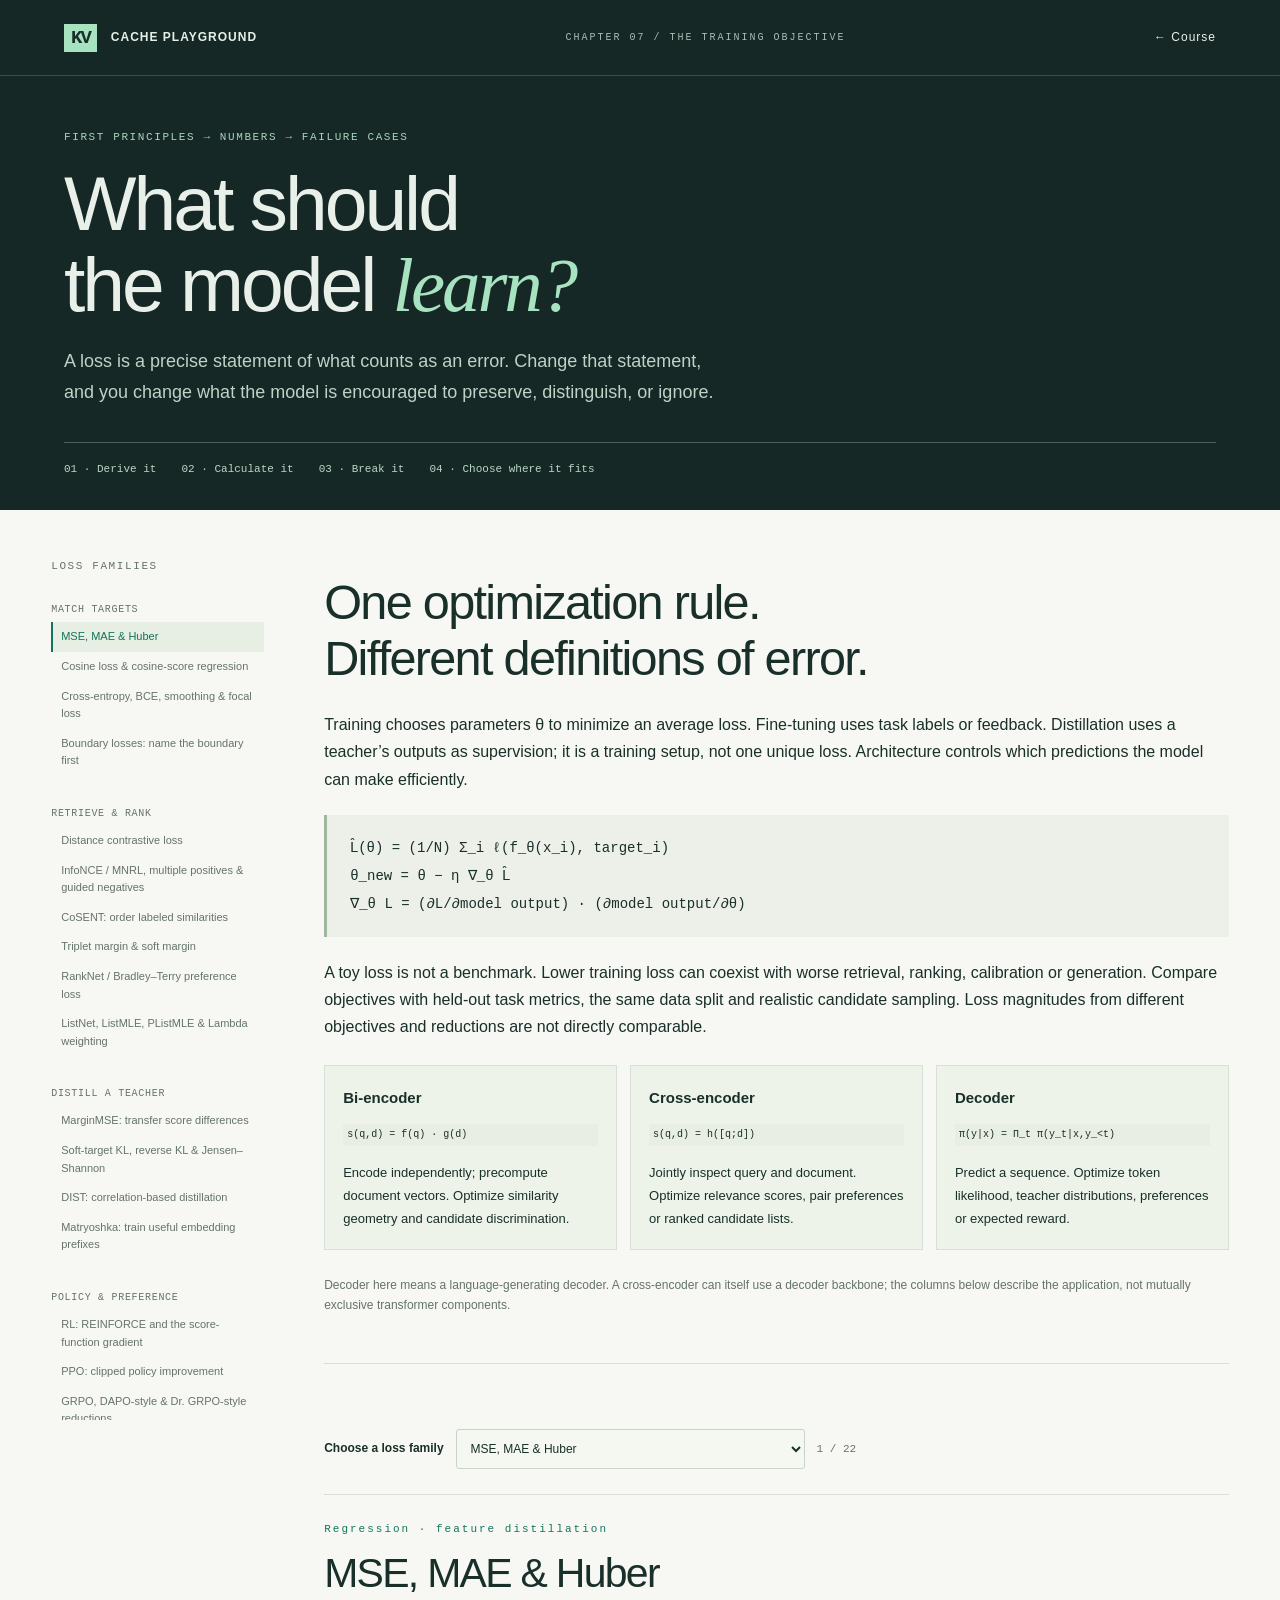
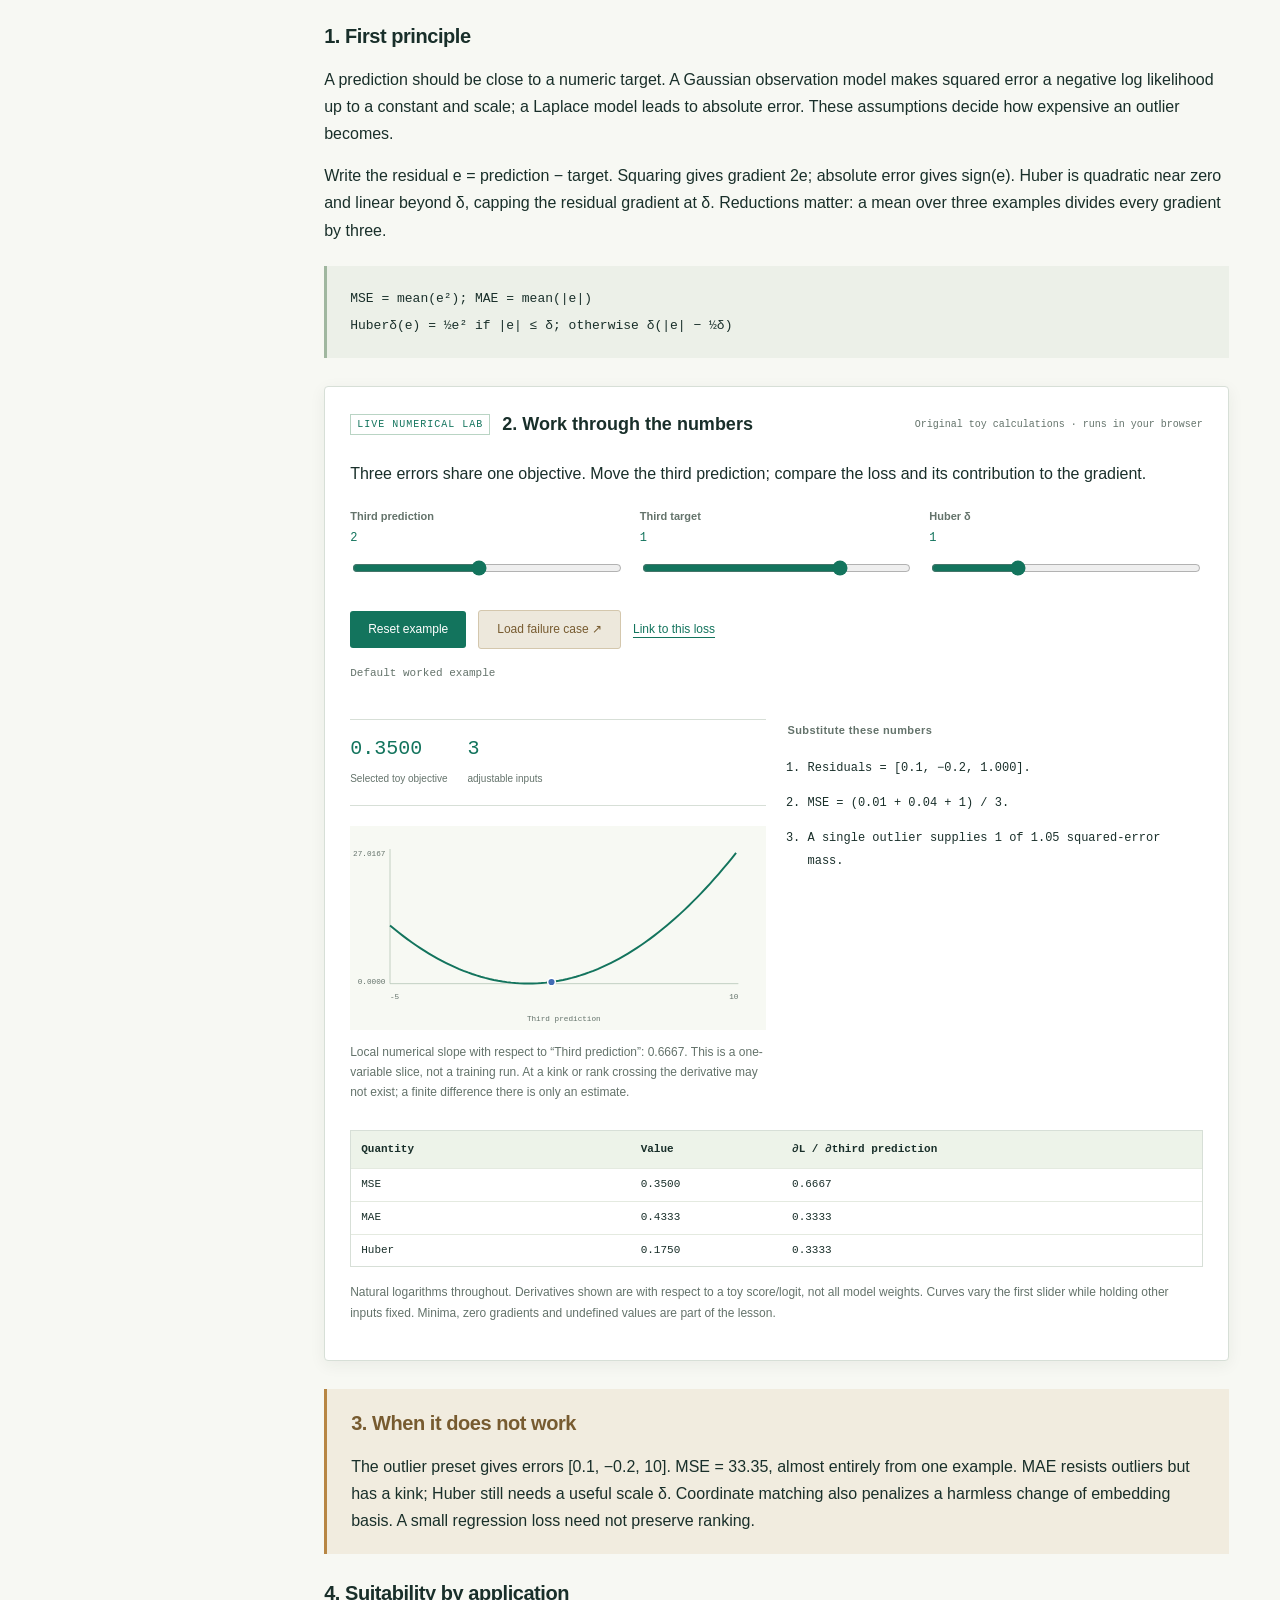
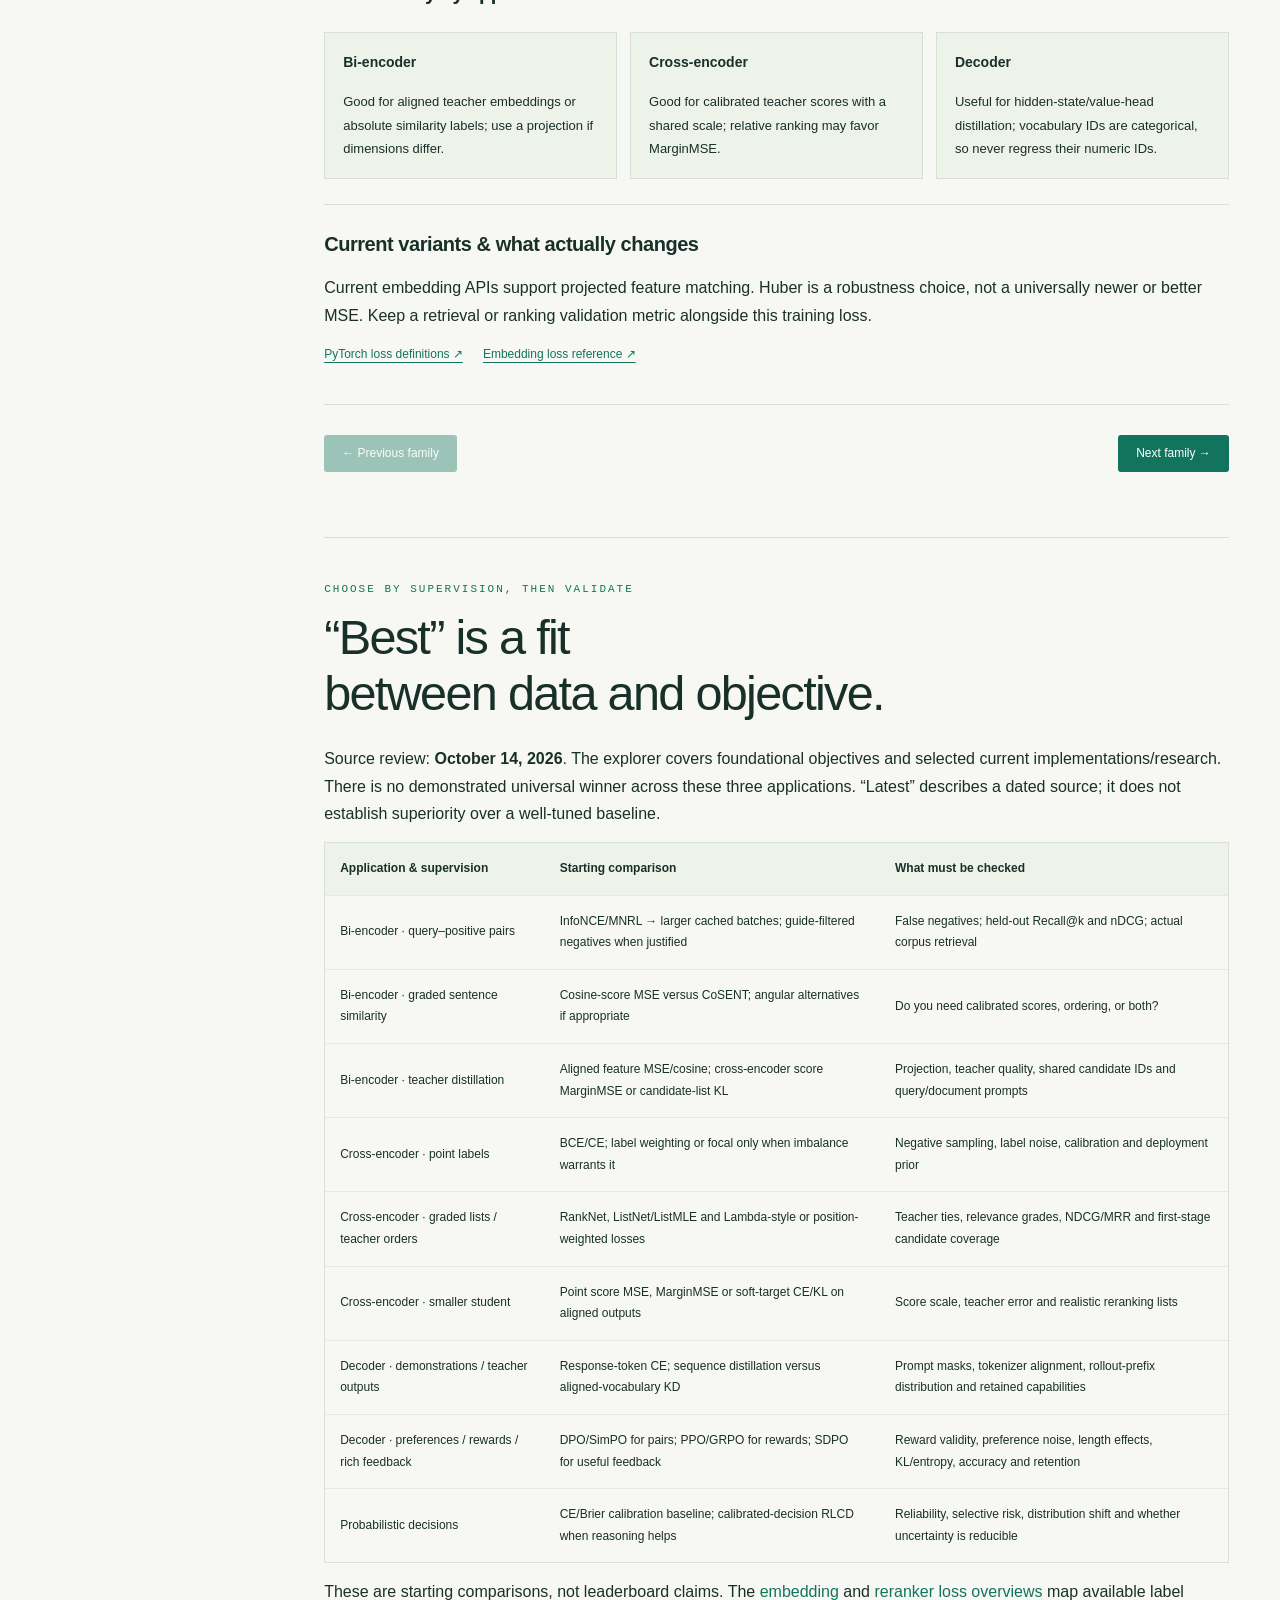
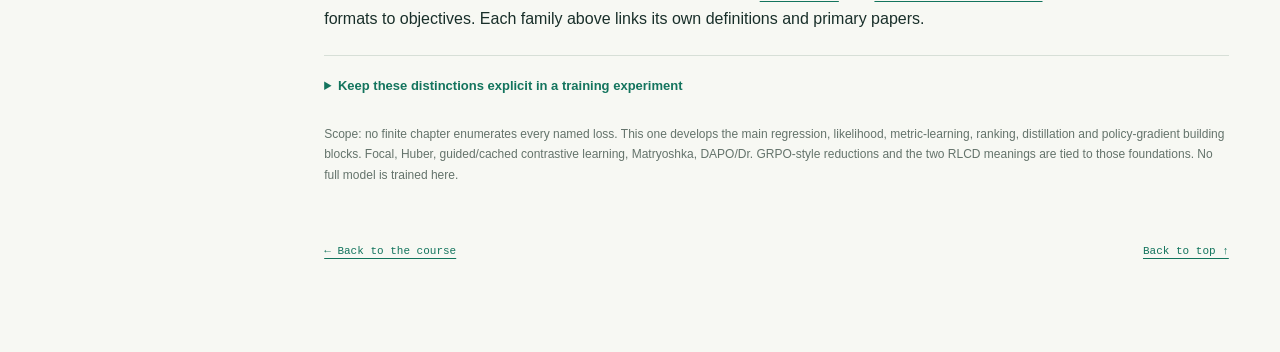
==== docs/losses.html @ c4347b5e "Add interactive loss foundations, distillation and policy learning chapter" ====
<!doctype html>
<html lang="en"><head><meta charset="utf-8"><meta name="viewport" content="width=device-width,initial-scale=1"><meta name="theme-color" content="#162825"><meta name="description" content="First-principles interactive loss functions: fine-tuning and distillation for bi-encoders, cross-encoders and decoders, with numeric examples and failure cases."><title>Loss Functions · KV Cache Playground</title><link rel="stylesheet" href="course.css?v=4"><link rel="stylesheet" href="losses.css?v=1"><script type="module" src="losses.js?v=1"></script></head>
<body id="top"><header class="mast"><a class="brand" href="index.html"><span class="mark">KV</span> CACHE PLAYGROUND</a><span class="mast-caption">CHAPTER 07 / THE TRAINING OBJECTIVE</span><a href="index.html#losses">← Course</a></header>
<section class="loss-hero"><p class="eyebrow">FIRST PRINCIPLES → NUMBERS → FAILURE CASES</p><h1>What should<br>the model <em>learn?</em></h1><p>A loss is a precise statement of what counts as an error. Change that statement, and you change what the model is encouraged to preserve, distinguish, or ignore.</p><div class="loss-path"><span>01 · Derive it</span><span>02 · Calculate it</span><span>03 · Break it</span><span>04 · Choose where it fits</span></div></section>
<div class="loss-layout"><aside class="loss-nav"><p class="eyebrow">LOSS FAMILIES</p><nav id="loss-navigation" aria-label="Loss families"></nav><a href="#selection-guide">Choosing a training recipe ↓</a><a href="index.html#parallel">Diffusion & NCM chapter ↗</a></aside><main>
<section id="foundations" class="loss-intro"><h2>One optimization rule.<br>Different definitions of error.</h2><p>Training chooses parameters θ to minimize an average loss. Fine-tuning uses task labels or feedback. Distillation uses a teacher’s outputs as supervision; it is a training setup, not one unique loss. Architecture controls which predictions the model can make efficiently.</p><div class="equation">L̂(θ) = (1/N) Σ_i ℓ(f_θ(x_i), target_i)<br>θ_new = θ − η ∇_θ L̂<br>∇_θ L = (∂L/∂model output) · (∂model output/∂θ)</div><p>A toy loss is not a benchmark. Lower training loss can coexist with worse retrieval, ranking, calibration or generation. Compare objectives with held-out task metrics, the same data split and realistic candidate sampling. Loss magnitudes from different objectives and reductions are not directly comparable.</p>
<div class="architecture-cards"><div><b>Bi-encoder</b><code>s(q,d) = f(q) · g(d)</code><p>Encode independently; precompute document vectors. Optimize similarity geometry and candidate discrimination.</p></div><div><b>Cross-encoder</b><code>s(q,d) = h([q;d])</code><p>Jointly inspect query and document. Optimize relevance scores, pair preferences or ranked candidate lists.</p></div><div><b>Decoder</b><code>π(y|x) = Π_t π(y_t|x,y_&lt;t)</code><p>Predict a sequence. Optimize token likelihood, teacher distributions, preferences or expected reward.</p></div></div>
<p class="hint">Decoder here means a language-generating decoder. A cross-encoder can itself use a decoder backbone; the columns below describe the application, not mutually exclusive transformer components.</p></section>
<section id="workbench" aria-labelledby="loss-title"><div class="loss-picker"><label for="loss-select">Choose a loss family</label><select id="loss-select"></select><span id="loss-count"></span></div>
<p class="chapter-label" id="loss-tag"></p><h2 id="loss-title"></h2>
<div class="lesson-block"><h3>1. First principle</h3><p id="loss-principle"></p><p id="loss-derivation"></p><pre class="equation loss-equation" id="loss-equation"></pre></div>
<div class="lab loss-lab"><div class="lab-title"><span>LIVE NUMERICAL LAB</span><h4>2. Work through the numbers</h4><span class="badge">Original toy calculations · runs in your browser</span></div><p id="loss-toy"></p><div id="loss-controls" class="controls"></div><div class="loss-actions"><button id="loss-reset" type="button">Reset example</button><button id="loss-failure" type="button" class="loss-secondary">Load failure case ↗</button><a id="loss-permalink" href="#mse">Link to this loss</a></div><p id="loss-preset-status" role="status"></p>
<div class="loss-computation"><div><div class="result-strip" id="loss-value" aria-live="polite"></div><div id="loss-plot"></div><p class="hint" id="loss-plot-note"></p></div><div><h5>Substitute these numbers</h5><ol id="loss-steps" class="loss-steps"></ol></div></div><div id="loss-table" class="table-scroll"></div><p class="hint">Natural logarithms throughout. Derivatives shown are with respect to a toy score/logit, not all model weights. Curves vary the first slider while holding other inputs fixed. Minima, zero gradients and undefined values are part of the lesson.</p></div>
<div class="lesson-block failure-block"><h3>3. When it does not work</h3><p id="loss-failure-text"></p></div>
<div class="lesson-block"><h3>4. Suitability by application</h3><div id="loss-fit" class="fit-grid"></div></div>
<div class="lesson-block current-block"><h3>Current variants & what actually changes</h3><p id="loss-modern"></p><p id="loss-sources" class="loss-sources"></p></div><div class="loss-pagination"><button id="loss-previous" type="button">← Previous family</button><button id="loss-next" type="button">Next family →</button></div></section>
<section id="selection-guide" class="selection-guide"><div class="chapter-label">CHOOSE BY SUPERVISION, THEN VALIDATE</div><h2>“Best” is a fit<br>between data and objective.</h2><p>Source review: <strong>October 14, 2026</strong>. The explorer covers foundational objectives and selected current implementations/research. There is no demonstrated universal winner across these three applications. “Latest” describes a dated source; it does not establish superiority over a well-tuned baseline.</p>
<div class="table-scroll selection-table"><table><thead><tr><th>Application & supervision</th><th>Starting comparison</th><th>What must be checked</th></tr></thead><tbody>
<tr><td>Bi-encoder · query–positive pairs</td><td>InfoNCE/MNRL → larger cached batches; guide-filtered negatives when justified</td><td>False negatives; held-out Recall@k and nDCG; actual corpus retrieval</td></tr>
<tr><td>Bi-encoder · graded sentence similarity</td><td>Cosine-score MSE versus CoSENT; angular alternatives if appropriate</td><td>Do you need calibrated scores, ordering, or both?</td></tr>
<tr><td>Bi-encoder · teacher distillation</td><td>Aligned feature MSE/cosine; cross-encoder score MarginMSE or candidate-list KL</td><td>Projection, teacher quality, shared candidate IDs and query/document prompts</td></tr>
<tr><td>Cross-encoder · point labels</td><td>BCE/CE; label weighting or focal only when imbalance warrants it</td><td>Negative sampling, label noise, calibration and deployment prior</td></tr>
<tr><td>Cross-encoder · graded lists / teacher orders</td><td>RankNet, ListNet/ListMLE and Lambda-style or position-weighted losses</td><td>Teacher ties, relevance grades, NDCG/MRR and first-stage candidate coverage</td></tr>
<tr><td>Cross-encoder · smaller student</td><td>Point score MSE, MarginMSE or soft-target CE/KL on aligned outputs</td><td>Score scale, teacher error and realistic reranking lists</td></tr>
<tr><td>Decoder · demonstrations / teacher outputs</td><td>Response-token CE; sequence distillation versus aligned-vocabulary KD</td><td>Prompt masks, tokenizer alignment, rollout-prefix distribution and retained capabilities</td></tr>
<tr><td>Decoder · preferences / rewards / rich feedback</td><td>DPO/SimPO for pairs; PPO/GRPO for rewards; SDPO for useful feedback</td><td>Reward validity, preference noise, length effects, KL/entropy, accuracy and retention</td></tr>
<tr><td>Probabilistic decisions</td><td>CE/Brier calibration baseline; calibrated-decision RLCD when reasoning helps</td><td>Reliability, selective risk, distribution shift and whether uncertainty is reducible</td></tr>
</tbody></table></div>
<p>These are starting comparisons, not leaderboard claims. The <a href="https://www.sbert.net/docs/sentence_transformer/loss_overview.html">embedding</a> and <a href="https://www.sbert.net/docs/cross_encoder/loss_overview.html">reranker loss overviews</a> map available label formats to objectives. Each family above links its own definitions and primary papers.</p>
<details><summary>Keep these distinctions explicit in a training experiment</summary><ul><li>A loss, a mining strategy, a data-generation pipeline and a memory optimization are different interventions.</li><li>Record whether reductions average examples, pairs, dimensions or tokens; that changes gradient scale and weighting.</li><li>For distillation, specify teacher, student, target space, temperature, projection and which trajectories supply prefixes.</li><li>Fit normalization and thresholds on training/development data. Keep test labels out of mining and checkpoint selection.</li><li>Test teacher mistakes and hard negatives, not just a batch with an easy positive.</li></ul></details>
<p class="hint">Scope: no finite chapter enumerates every named loss. This one develops the main regression, likelihood, metric-learning, ranking, distillation and policy-gradient building blocks. Focal, Huber, guided/cached contrastive learning, Matryoshka, DAPO/Dr. GRPO-style reductions and the two RLCD meanings are tied to those foundations. No full model is trained here.</p></section>
<footer><a href="index.html#losses">← Back to the course</a><a href="#top">Back to top ↑</a></footer></main></div><noscript><p>This explorer needs JavaScript for the loss lessons and numerical calculations. Enable JavaScript, or read the loss catalog in the linked repository.</p></noscript><div id="loss-error" hidden role="alert"></div></body></html>
---- docs/course.css ----
:root{--paper:#f7f8f3;--white:#fff;--ink:#192f2a;--muted:#64736b;--line:#d7dfd7;--green:#13745d;--mint:#a7e3c0;--blue:#426cb5;--amber:#a26d25;--mono:'SFMono-Regular',Consolas,'Liberation Mono',monospace}*{box-sizing:border-box}html{scroll-behavior:smooth;scroll-padding-top:90px}body{margin:0;background:var(--paper);color:var(--ink);font-family:Inter,Arial,sans-serif;font-size:16px;line-height:1.7}a{color:var(--green);text-underline-offset:4px}button,input,select,textarea{font:inherit}button,select{cursor:pointer}.mast{height:76px;border-bottom:1px solid #365048;background:#162825;color:#fff;display:flex;align-items:center;justify-content:space-between;padding:0 5vw;gap:20px}.mast a{color:#e5f1e8;text-decoration:none;font-size:12px;letter-spacing:1px}.brand{display:flex;align-items:center;gap:14px;font-weight:700}.mark{background:var(--mint);color:var(--ink);padding:3px 7px;font:700 19px var(--mono);letter-spacing:-2px}.mast-caption{font:10px var(--mono);letter-spacing:2px;color:#a9bbb2}.hero{background:#162825;color:#e9f0e9;padding:62px 5vw 0}.hero-inner{max-width:1320px;margin:auto;display:grid;grid-template-columns:1.2fr 1fr;gap:75px;align-items:center}.eyebrow{font:11px var(--mono);letter-spacing:1.6px;margin:0 0 20px;color:var(--muted)}.hero .eyebrow{color:#a6d5bd}.hero h1{font-size:clamp(42px,5.1vw,72px);font-weight:500;line-height:1.09;letter-spacing:-3px;margin:18px 0 24px}.hero h1 em{font-family:Georgia,serif;font-weight:400;color:var(--mint)}.hero-description{color:#bccbc2;max-width:620px;line-height:1.7;font-size:17px}.button{display:inline-block;background:var(--mint);color:#162825;text-decoration:none;font-size:13px;padding:12px 18px;margin-top:15px}.hero-diagram{border:1px solid #486055;padding:25px;background:#1d342e;font-family:var(--mono);transform:rotate(-1deg)}.diagram-caption{font-size:9px;letter-spacing:1.2px;color:#aec6b8}.diagram-input,.diagram-output{display:flex;gap:10px;justify-content:center;margin:23px 0}.diagram-input span,.diagram-output span,.diagram-output b{font-size:11px;padding:6px 10px;border:1px solid #54715f}.diagram-output b{background:var(--mint);color:var(--ink)}.diagram-layer{display:flex;gap:12px;align-items:center;padding:14px 0;border-top:1px solid #486055;font-size:12px}.diagram-layer b{color:var(--mint);font-size:18px}.diagram-layer i{margin-left:auto;border:1px solid #79ab8a;padding:4px 7px;color:var(--mint);font-style:normal}.hero-diagram small{display:block;text-align:center;font-size:9px;color:#aec6b8}.hero-proof{max-width:1320px;margin:50px auto 0;padding:16px 0;font:11px var(--mono);border-top:1px solid #365048;color:#bad3c3}.layout{max-width:1440px;margin:auto;padding:55px 4vw 0;display:grid;grid-template-columns:218px minmax(0,1fr);gap:54px}.contents{align-self:start;position:sticky;top:24px;font-size:12px}.contents nav{display:flex;flex-direction:column;gap:2px}.contents nav a{color:var(--muted);text-decoration:none;padding:7px 6px;border-left:2px solid transparent;line-height:1.5}.contents nav a.active{color:var(--green);border-color:var(--green);background:#e7eee5}.contents nav b{font:11px var(--mono);padding-right:8px;color:var(--green)}.contents .sub{padding-left:33px;font-size:11px}.archive-link{display:block;margin-top:25px;font-size:11px}main{min-width:0}.reading-note{border-left:3px solid var(--green);padding:5px 23px;margin-bottom:75px;max-width:900px}.reading-note strong{font-size:14px}.reading-note p{font-size:14px;margin:8px 0 0;color:var(--muted)}.chapter{padding-bottom:60px;margin-bottom:60px;border-bottom:1px solid var(--line);scroll-margin-top:30px}.chapter-label{font:11px var(--mono);letter-spacing:2px;color:var(--green)}h2{font-size:clamp(33px,3.8vw,50px);line-height:1.15;font-weight:500;letter-spacing:-1.7px;margin:15px 0 24px}.lead{font-size:19px;color:#4b6256;max-width:850px;margin-bottom:38px}article{margin:45px 0;scroll-margin-top:30px}h3{font-size:23px;font-weight:600;line-height:1.4;letter-spacing:-.45px;margin:0 0 16px}p{max-width:950px;margin:15px 0}article>p{color:#46564d}code{font:12px var(--mono);padding:2px 4px;background:#e8eee4;overflow-wrap:anywhere}.equation{background:#ecf0e8;border-left:3px solid #a0b79f;padding:19px 23px;margin:22px 0;font:14px/2 var(--mono);overflow-x:auto}.equation sub,.equation sup{font-size:10px}.lab{background:var(--white);border:1px solid var(--line);margin:28px 0;padding:25px;border-radius:4px;box-shadow:0 4px 16px #182e2310;min-width:0}.lab-title{display:flex;align-items:center;gap:12px;flex-wrap:wrap;margin-bottom:22px}.lab-title>span:first-child{color:var(--green);font:10px var(--mono);letter-spacing:1px;border:1px solid #b9d4c4;padding:4px 6px}.lab-title h4{font-size:17px;line-height:1.4;margin:0;font-weight:600}.badge{font:10px/1.5 var(--mono);color:var(--muted);margin-left:auto}.controls{display:flex;flex-wrap:wrap;align-items:end;gap:16px;margin:20px 0}.controls label{display:flex;flex-direction:column;gap:6px;max-width:100%;font-size:11px;font-weight:600;color:var(--muted)}select{background:#f5f8f1;padding:8px 10px;border:1px solid #c8d4c8;border-radius:3px;color:var(--ink);font-size:12px;max-width:100%;height:36px}input[type=range]{accent-color:var(--green);min-width:135px;max-width:100%;height:30px}output{font:11px var(--mono);padding-bottom:10px;color:var(--green)}button{padding:8px 18px;background:var(--green);color:#fff;border:0;border-radius:3px;font-size:12px;min-height:36px}button:hover{background:#0e5745}button:focus-visible,a:focus-visible,input:focus-visible,select:focus-visible{outline:2px solid var(--blue);outline-offset:3px}textarea{width:100%;resize:vertical;background:#f6f8f3;border:1px solid #ccd6c9;padding:12px;font:12px/1.7 var(--mono);color:var(--ink);border-radius:3px}.two-col{display:grid;grid-template-columns:minmax(0,1fr) minmax(0,1fr);gap:25px}.two-col>label{font-size:11px;font-weight:600;color:var(--muted)}.hint{font-size:12px;line-height:1.7;color:var(--muted);margin:12px 0}.tokens{display:flex;flex-wrap:wrap;gap:5px;margin:20px 0}.token{display:inline-flex;flex-direction:column;font:11px/1.6 var(--mono);padding:5px 7px;background:#eff3ec;border:1px solid #d7e0d3;color:#5a6f5f;cursor:default}.token small{font-size:8px;color:#7e8f80}.token.current{background:var(--green);color:#fff;border-color:var(--green)}.token.future{opacity:.4}.token.context{border-bottom:2px solid var(--blue)}.token.ask{border-bottom:2px solid var(--amber)}.token.new{border-bottom:2px solid var(--green)}.result-strip{display:flex;flex-wrap:wrap;gap:20px;padding:15px 0;border-top:1px solid var(--line);border-bottom:1px solid var(--line);margin:20px 0}.metric{min-width:90px}.metric b{display:block;font:20px var(--mono);color:var(--green);line-height:1.4}.metric span{font-size:10px;color:var(--muted)}.metric small{font:10px var(--mono);color:var(--muted)}.observation{font-size:13px;line-height:1.8;padding:13px 16px;background:#edf4ea;border-left:2px solid #8dae8e;color:#3a5d47}.flow{display:flex;flex-wrap:wrap;gap:9px;align-items:center;margin:20px 0}.flow-node{padding:11px 14px;background:#eef3e9;border:1px solid #c8d7c3;font:11px/1.7 var(--mono)}.flow-node b{display:block;color:var(--green)}.flow-node.active{border-color:var(--green);box-shadow:inset 0 0 0 1px var(--green)}.flow-node.rejected{border-color:#c99b83;background:#f9ece6}.flow-node small{font-size:10px}.flow-arrow{font-size:16px;color:#80967e}h5{font-size:11px;font-weight:600;letter-spacing:.4px;color:var(--muted);margin:22px 0 12px}.bar-row{display:grid;grid-template-columns:70px minmax(0,1fr) 60px;gap:8px;align-items:center;margin:6px 0;font:10px var(--mono)}.bar-row .track{height:14px;background:#edf0e9;position:relative}.bar-row .fill{height:100%;min-width:1px;display:block;background:var(--green)}.bar-row .number{text-align:right;font-size:10px}.bar-label{overflow:hidden;text-overflow:ellipsis;white-space:nowrap}.bar-key{font:10px var(--mono);display:flex;flex-wrap:wrap;gap:18px;margin:16px 0}.bar-key i{display:inline-block;width:9px;height:9px;margin-right:5px}.group-bars{margin-bottom:16px}.group-bars>strong{font:11px var(--mono)}.table-scroll{max-height:370px;overflow:auto;border:1px solid var(--line);margin:15px 0}table{border-collapse:collapse;width:100%;font:11px/1.6 var(--mono);white-space:nowrap}th{text-align:left;padding:10px;background:#edf3e9;position:sticky;top:0}td{padding:7px 10px;border-top:1px solid #e4eae0}td.weight{color:var(--green);font-weight:600}.numeric-equation{background:#f1f4ed;font:11px/1.9 var(--mono);padding:15px;overflow-x:auto;margin:16px 0;white-space:pre-wrap;overflow-wrap:anywhere}.heat-scroll{overflow:auto;padding-bottom:8px}.heat{display:grid;gap:3px;min-width:max-content}.heat-cell{padding:5px 2px;text-align:center;font:9px var(--mono);min-width:23px}.heat-label{font:8px var(--mono);writing-mode:vertical-rl;height:50px;padding:3px}.matrix{display:grid;gap:3px;overflow:auto}.matrix-row{display:flex;gap:3px}.matrix-cell{flex:1;min-width:32px;max-width:80px;font:9px var(--mono);text-align:center;padding:5px 1px}.slots{display:flex;flex-wrap:wrap;gap:4px;margin:18px 0}.slot{width:37px;min-height:35px;text-align:center;border:1px solid #bed0b8;background:#eaf4e5;color:var(--green);font:10px/1.6 var(--mono);padding:5px 1px}.slot small{display:block;font-size:8px}.slot.dropped{background:#f2f0e9;color:#9e9d8f;border-style:dashed}.slot.new{background:var(--green);color:#fff}.slot.blocked{background:#f7eae2;border-color:#c78765;color:#a74f2b}.code{background:#162825;color:#b8dfc0;font:12px/2 var(--mono);padding:22px;overflow:auto;margin:20px 0}details{margin:22px 0;border-top:1px solid var(--line);padding-top:14px;font-size:13px}summary{cursor:pointer;font-weight:600;color:var(--green);padding:5px 0}details p{color:var(--muted)}.frontier-grid{display:grid;grid-template-columns:1fr 1fr;gap:22px;margin:30px 0}.frontier-grid article{padding:22px;background:#edf1e8;border:1px solid var(--line);margin:0;font-size:13px}.frontier-grid h3{font-size:17px}.frontier-grid .equation{font-size:11px;padding:10px}.page-block{border:1px solid #9db797;padding:10px;margin:9px 0;display:flex;gap:12px;align-items:center;font:10px var(--mono);flex-wrap:wrap}.page-block .slot{width:30px;min-height:27px}.source-list{padding-left:22px}.source-list li{padding:4px 0}.updated{font:10px var(--mono);color:var(--muted);margin-top:30px}footer{display:flex;justify-content:space-between;padding:10px 0 45px;font:11px var(--mono);color:var(--muted)}#prompt-warning{font-size:12px;color:#a65b31}#load-error{position:fixed;bottom:20px;left:20px;right:20px;background:#812f21;color:white;padding:20px;z-index:10}.passed{color:var(--green)}.audit-table td{white-space:normal}#vocab-bars,#mtp-next,#mtp-second{min-height:145px}
@media(max-width:1150px){.layout{grid-template-columns:165px minmax(0,1fr);gap:30px}.contents .sub{padding-left:21px}.badge{margin-left:0}.hero-inner{gap:35px}.hero h1{letter-spacing:-2px}.lab{padding:20px}.equation{font-size:12px}}
@media(max-width:800px){.mast{height:60px;padding:0 5vw}.mast-caption{display:none}.hero{padding-top:38px}.hero-inner{grid-template-columns:1fr;gap:30px}.hero h1{font-size:48px}.hero-diagram{max-width:520px;transform:none}.hero-proof{margin-top:30px;line-height:1.8}.layout{display:block;padding-top:0}.contents{position:sticky;top:0;margin:0 -4vw 35px;padding:12px 4vw;background:#f7f8f3f5;z-index:5;border-bottom:1px solid var(--line);overflow:auto}.contents .eyebrow,.contents .sub,.contents .archive-link{display:none}.contents nav{flex-direction:row;min-width:max-content;gap:10px}.contents nav a{font-size:10px;padding:6px}.contents nav a[href='#sources'],.contents nav a[href='#frontier']{display:none}.reading-note{margin-bottom:45px}.chapter{margin-bottom:45px;padding-bottom:35px}.two-col{grid-template-columns:1fr;gap:15px}.lead{font-size:17px}.lab{padding:17px}h3{font-size:20px}.equation{padding:15px;font-size:11px;line-height:2.1}.frontier-grid{grid-template-columns:1fr}.hero-description{font-size:15px}.controls{gap:12px}.contents nav b{font-size:9px;padding-right:3px}html{scroll-padding-top:65px}.metric b{font-size:17px}.heat-cell{min-width:20px}.mast .brand{font-size:10px}.mast a{font-size:10px}.diagram-output{gap:5px}.diagram-output span,.diagram-output b{padding:5px;font-size:9px}.bar-row{grid-template-columns:62px minmax(0,1fr) 52px}.source-list{padding-left:17px}footer{font-size:10px}}
@media(prefers-reduced-motion:reduce){html{scroll-behavior:auto}}
---- docs/losses.css ----
.loss-hero{background:#162825;color:#e9f0e9;padding:55px max(5vw,calc((100vw - 1330px)/2)) 35px}.loss-hero .eyebrow{color:#a6d5bd}.loss-hero h1{font-size:clamp(45px,6vw,78px);font-weight:500;letter-spacing:-3px;line-height:1.05;margin:20px 0}.loss-hero em{font-family:Georgia,serif;font-weight:400;color:var(--mint)}.loss-hero>p:not(.eyebrow){max-width:650px;color:#bfd2c6;font-size:18px}.loss-path{display:flex;flex-wrap:wrap;gap:25px;border-top:1px solid #486055;margin-top:35px;padding-top:20px;font:11px var(--mono);color:#b9d7c4}.loss-layout{display:grid;grid-template-columns:225px minmax(0,1fr);gap:48px;max-width:1440px;margin:auto;padding:50px 4vw}.loss-nav{align-self:start;position:sticky;top:20px;max-height:calc(100vh - 40px);overflow-y:auto;padding-right:12px}.loss-nav-group{display:flex;flex-direction:column;margin-bottom:20px}.loss-nav-group>span{font:10px var(--mono);text-transform:uppercase;letter-spacing:.7px;color:var(--muted);margin:12px 0 7px}.loss-nav a{display:block;font-size:11px;line-height:1.6;text-decoration:none;padding:6px 8px;color:var(--muted);border-left:2px solid transparent}.loss-nav a.active{color:var(--green);background:#e7eee3;border-color:var(--green)}.loss-nav>a{color:var(--green);margin:15px 0}.loss-intro{margin-bottom:50px;border-bottom:1px solid var(--line);padding-bottom:35px}.architecture-cards,.fit-grid{display:grid;grid-template-columns:repeat(3,minmax(0,1fr));gap:13px;margin:25px 0}.architecture-cards>div,.fit-grid>div{background:#edf3e9;border:1px solid var(--line);padding:18px}.architecture-cards b{font-size:15px}.architecture-cards code{display:block;margin:12px 0;font-size:10px;line-height:1.8}.architecture-cards p,.fit-grid p{font-size:13px;line-height:1.8;margin-bottom:0}.fit-grid h4{font-size:14px;margin:0}.loss-picker{display:flex;align-items:center;gap:12px;flex-wrap:wrap;border-bottom:1px solid var(--line);padding:15px 0 25px;margin-bottom:28px}.loss-picker label{font-size:12px;font-weight:600}.loss-picker select{max-width:100%;height:auto;min-height:40px}.loss-picker span{font:11px var(--mono);color:var(--muted)}#workbench{scroll-margin-top:15px}.lesson-block{margin:25px 0}.lesson-block h3{font-size:20px}.loss-equation{white-space:pre-wrap;overflow-wrap:anywhere;font-size:13px;line-height:2.1}.loss-lab h4{font-size:18px}.loss-actions{display:flex;flex-wrap:wrap;gap:12px;align-items:center;margin-top:25px}.loss-secondary{background:#ede8dc;color:#775b30;border:1px solid #d4c7ad}.loss-secondary:hover{background:#e5dac6}.loss-actions a{font-size:12px}.loss-lab .controls label{min-width:140px;flex:1}.loss-lab .controls output{padding:0;font:12px var(--mono)}#loss-preset-status{font:11px/1.8 var(--mono);color:var(--muted)}.loss-computation{display:grid;grid-template-columns:minmax(0,1fr) minmax(0,1fr);gap:22px}.loss-steps{padding-left:20px;font:12px/1.9 var(--mono);overflow-wrap:anywhere}.loss-steps li{padding:6px 0}.loss-computation>div{min-width:0}#loss-plot svg{display:block;width:100%;background:#f7f9f3}#loss-plot text{font:10px var(--mono);fill:var(--muted)}.failure-block{border-left:3px solid #b78643;background:#f1ecdf;padding:20px 24px}.failure-block h3{color:#775b30}.failure-block p{margin-bottom:0}.current-block{border-top:1px solid var(--line);border-bottom:1px solid var(--line);padding:25px 0}.loss-sources{display:flex;flex-wrap:wrap;gap:10px 20px;font-size:12px}.loss-pagination{display:flex;justify-content:space-between;gap:12px;margin:30px 0 65px}.loss-pagination button:disabled{opacity:.4;cursor:default}.selection-guide{scroll-margin-top:30px;border-top:1px solid var(--line);padding-top:45px}.selection-table{max-height:none}.selection-table table{white-space:normal;font:12px/1.8 Arial,sans-serif;min-width:600px}.selection-table th,.selection-table td{padding:15px}.loss-layout footer{margin-top:50px}#loss-error{position:fixed;bottom:20px;left:20px;right:20px;background:#812f21;color:white;padding:20px;z-index:10}#loss-table table{white-space:normal}#loss-table td:first-child{min-width:110px}#loss-title{font-size:clamp(29px,3.2vw,42px);overflow-wrap:anywhere}button:disabled{opacity:.4;cursor:default}
@media(max-width:1100px){.loss-layout{grid-template-columns:175px minmax(0,1fr);gap:28px}.architecture-cards,.fit-grid{grid-template-columns:1fr}.loss-computation{grid-template-columns:1fr}.loss-nav a{font-size:10px}}
@media(max-width:800px){.loss-layout{display:block;padding:35px 4vw}.loss-nav{position:static;max-height:230px;overflow:auto;padding:18px;border:1px solid var(--line);margin-bottom:35px;background:#edf3e9}.loss-nav .eyebrow{margin-bottom:10px}.loss-nav-group{margin-bottom:10px}.loss-nav a{font-size:12px}.loss-hero{padding:35px 5vw 28px}.loss-hero>p:not(.eyebrow){font-size:16px}.loss-path{gap:14px;font-size:10px}.loss-lab{padding:16px}.loss-equation{font-size:11px}.loss-steps{font-size:11px}.loss-picker select{width:100%;font-size:12px}.lesson-block h3{font-size:19px}.failure-block{padding:17px}.loss-pagination button{font-size:11px;padding:8px 12px}.loss-nav>a{margin:5px 0}}
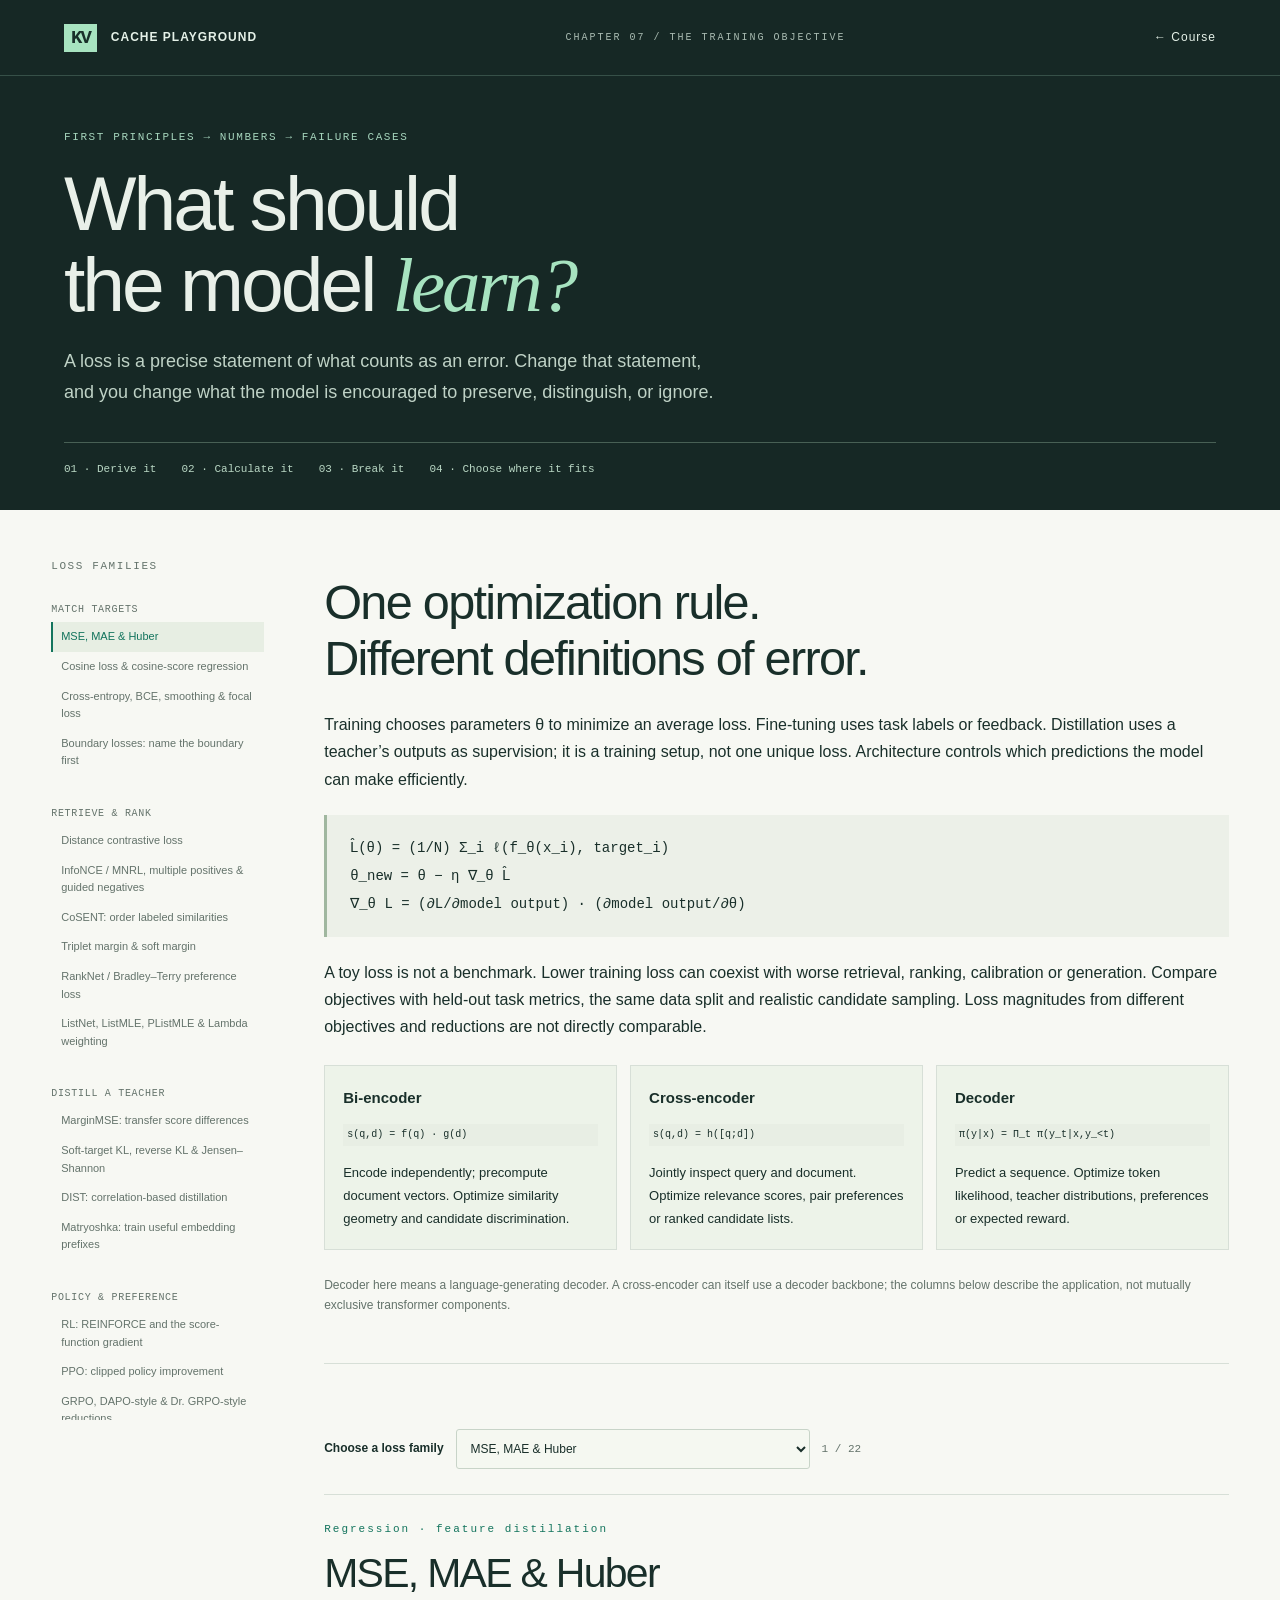
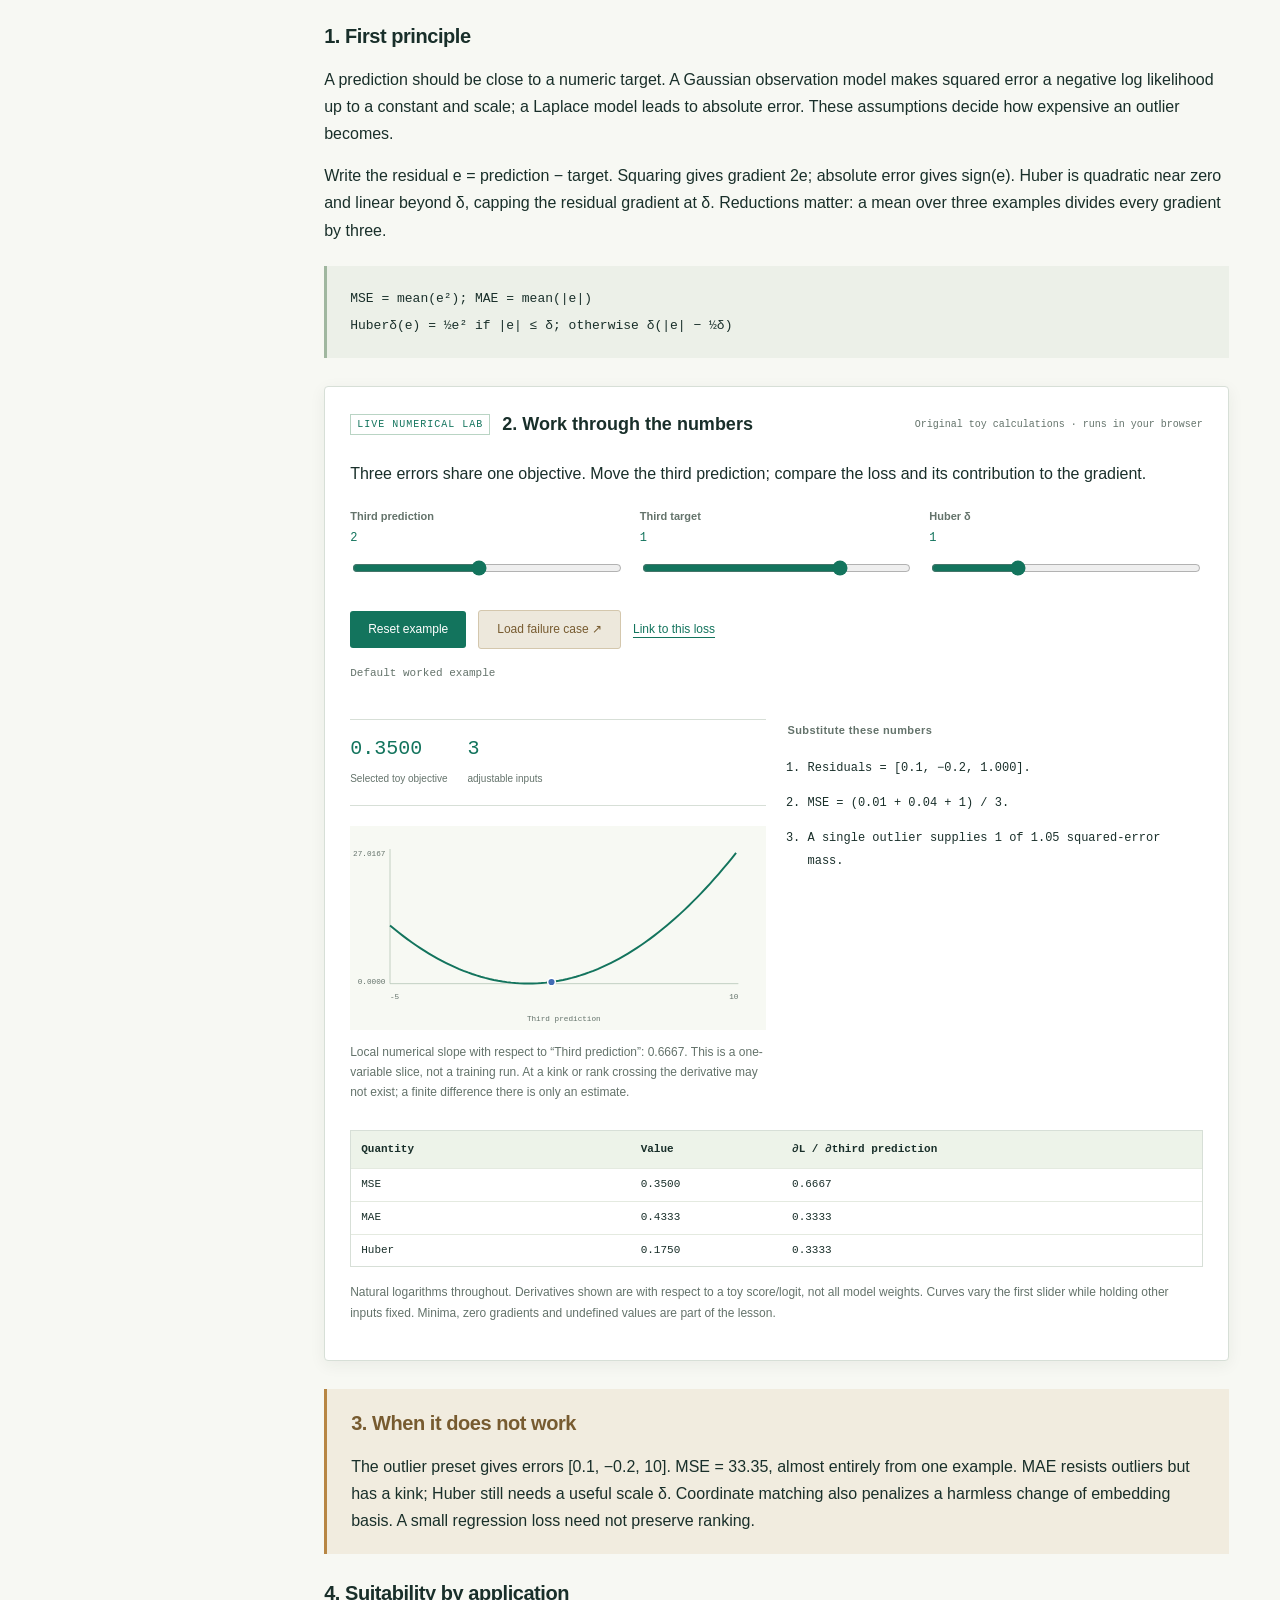
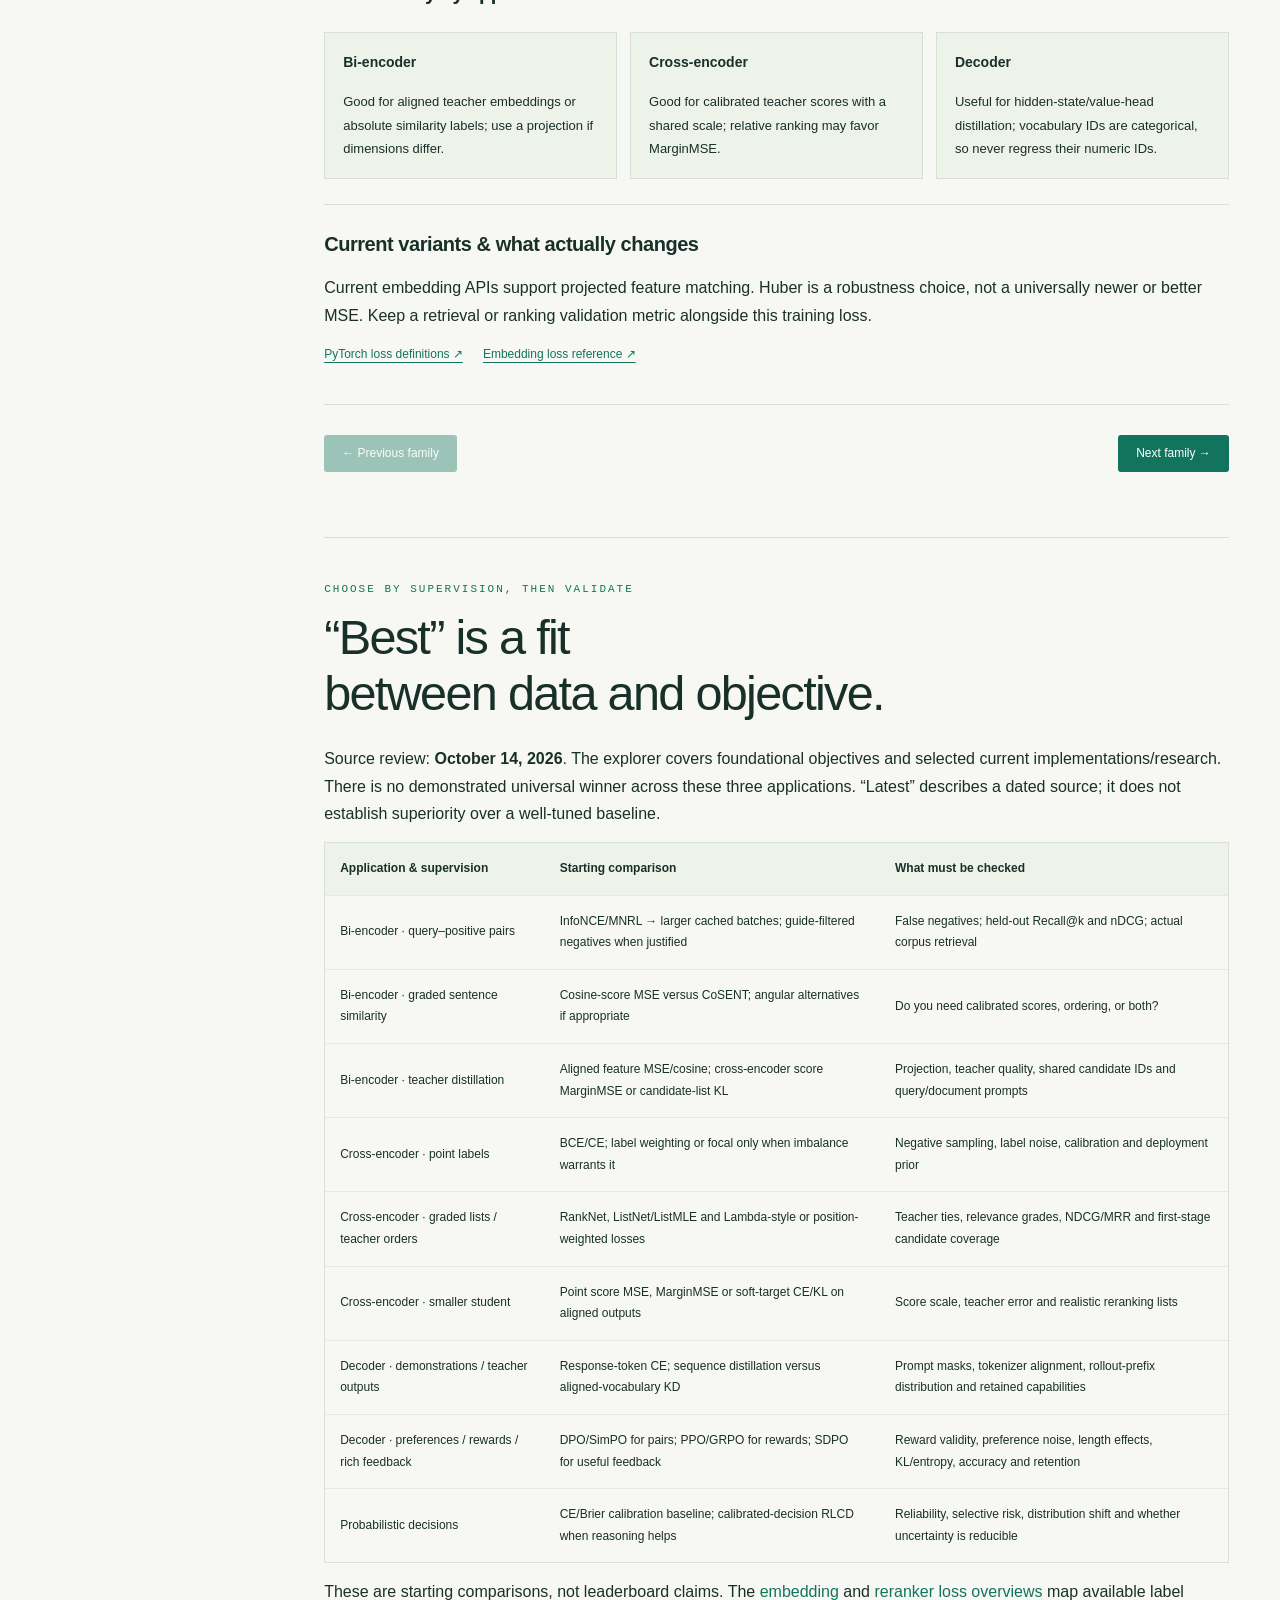
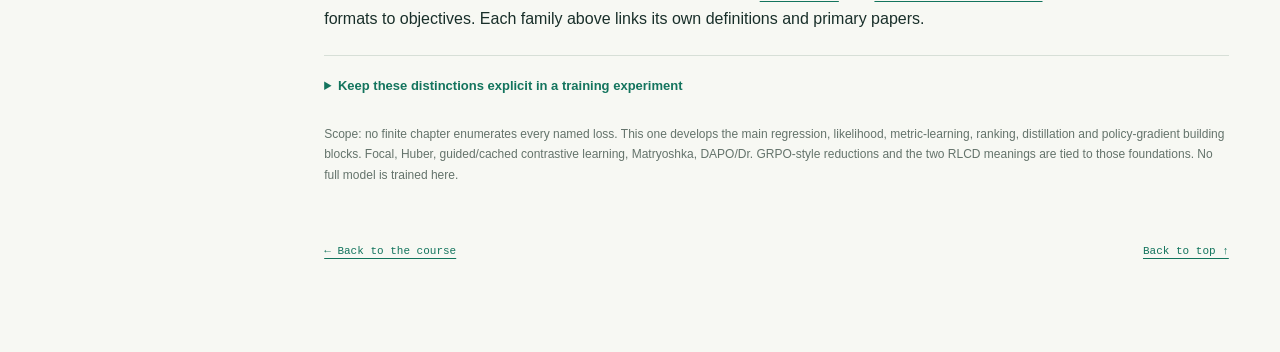
==== commit 41cc8ecd: "Clarify RLCD as calibrated decisions and distinguish public formulations" ====
--- a/docs/losses.html
+++ b/docs/losses.html
@@ -1,5 +1,5 @@
 <!doctype html>
-<html lang="en"><head><meta charset="utf-8"><meta name="viewport" content="width=device-width,initial-scale=1"><meta name="theme-color" content="#162825"><meta name="description" content="First-principles interactive loss functions: fine-tuning and distillation for bi-encoders, cross-encoders and decoders, with numeric examples and failure cases."><title>Loss Functions · KV Cache Playground</title><link rel="stylesheet" href="course.css?v=4"><link rel="stylesheet" href="losses.css?v=1"><script type="module" src="losses.js?v=1"></script></head>
+<html lang="en"><head><meta charset="utf-8"><meta name="viewport" content="width=device-width,initial-scale=1"><meta name="theme-color" content="#162825"><meta name="description" content="First-principles interactive loss functions: fine-tuning and distillation for bi-encoders, cross-encoders and decoders, with numeric examples and failure cases."><title>Loss Functions · KV Cache Playground</title><link rel="stylesheet" href="course.css?v=4"><link rel="stylesheet" href="losses.css?v=1"><script type="module" src="losses.js?v=2"></script></head>
 <body id="top"><header class="mast"><a class="brand" href="index.html"><span class="mark">KV</span> CACHE PLAYGROUND</a><span class="mast-caption">CHAPTER 07 / THE TRAINING OBJECTIVE</span><a href="index.html#losses">← Course</a></header>
 <section class="loss-hero"><p class="eyebrow">FIRST PRINCIPLES → NUMBERS → FAILURE CASES</p><h1>What should<br>the model <em>learn?</em></h1><p>A loss is a precise statement of what counts as an error. Change that statement, and you change what the model is encouraged to preserve, distinguish, or ignore.</p><div class="loss-path"><span>01 · Derive it</span><span>02 · Calculate it</span><span>03 · Break it</span><span>04 · Choose where it fits</span></div></section>
 <div class="loss-layout"><aside class="loss-nav"><p class="eyebrow">LOSS FAMILIES</p><nav id="loss-navigation" aria-label="Loss families"></nav><a href="#selection-guide">Choosing a training recipe ↓</a><a href="index.html#parallel">Diffusion & NCM chapter ↗</a></aside><main>
